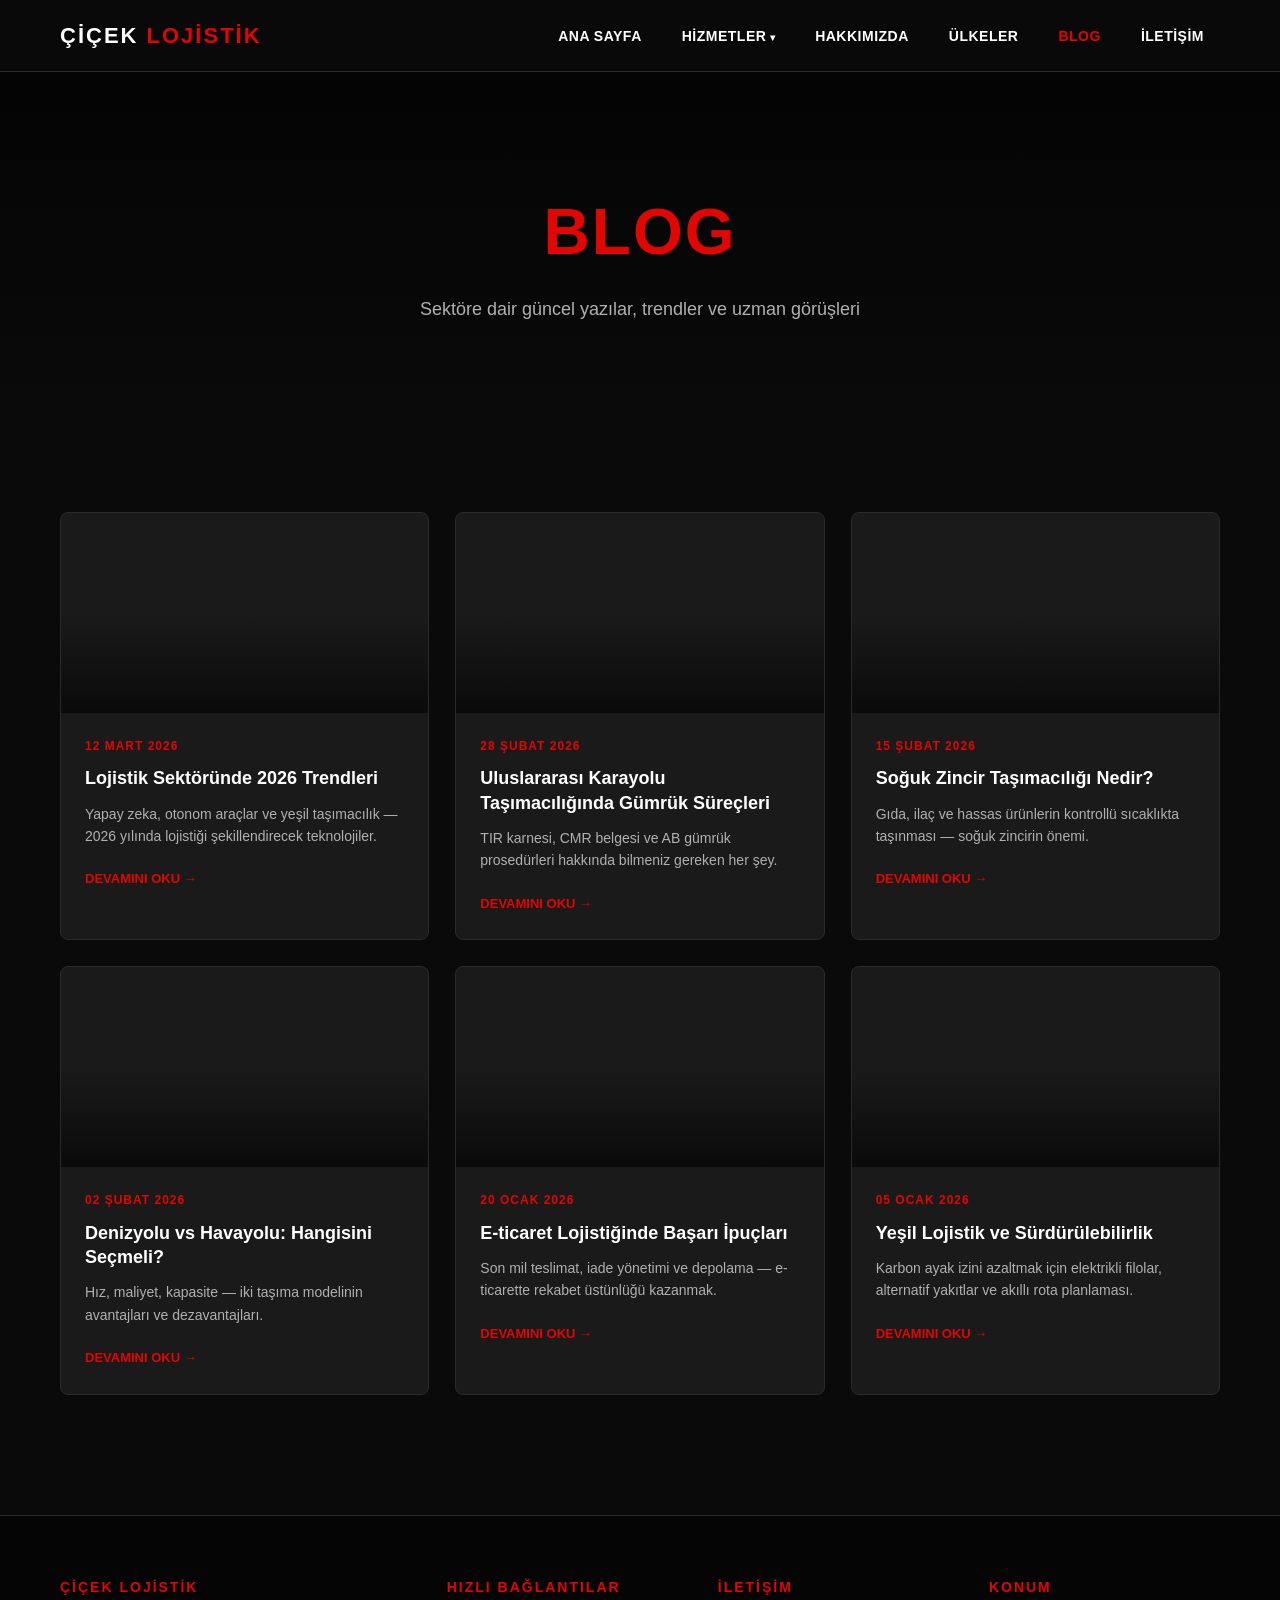
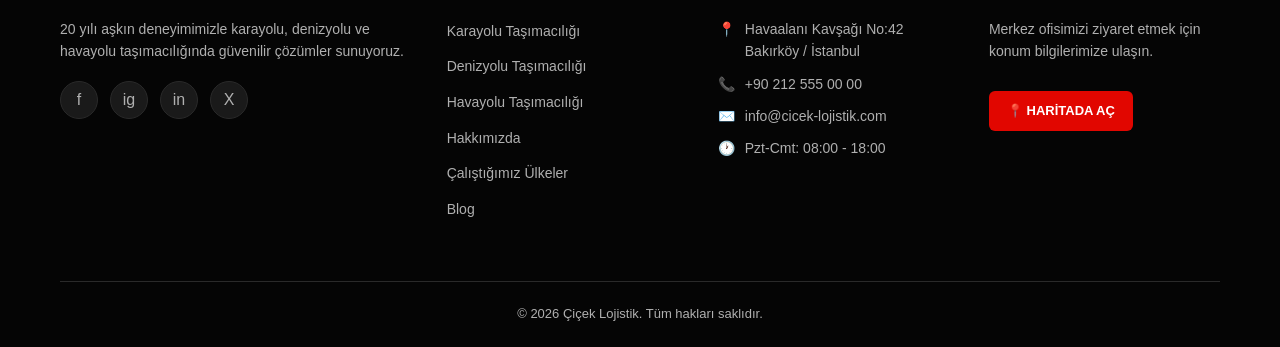
==== blog.html @ f99beaea "Initial commit: Cicek Lojistik tanitim sitesi" ====
<!DOCTYPE html>
<html lang="tr">
<head>
  <meta charset="UTF-8" />
  <meta name="viewport" content="width=device-width, initial-scale=1.0" />
  <title>Blog — Çiçek Lojistik</title>
  <meta name="description" content="Lojistik sektörüne dair güncel yazılar, trendler ve ipuçları." />
  <link rel="stylesheet" href="css/style.css" />
</head>
<body>

<header class="site-header">
  <div class="header-inner">
    <a href="index.html" class="logo">ÇİÇEK <span>LOJİSTİK</span></a>
    <nav class="main-nav" aria-label="Ana menü">
      <ul>
        <li><a href="index.html">Ana Sayfa</a></li>
        <li class="dropdown">
          <a href="#" class="dropdown-toggle">Hizmetler</a>
          <ul class="dropdown-menu">
            <li><a href="karayolu.html">🚛 Karayolu Taşımacılığı</a></li>
            <li><a href="denizyolu.html">🚢 Denizyolu Taşımacılığı</a></li>
            <li><a href="havayolu.html">✈️ Havayolu Taşımacılığı</a></li>
          </ul>
        </li>
        <li><a href="hakkimizda.html">Hakkımızda</a></li>
        <li><a href="ulkeler.html">Ülkeler</a></li>
        <li><a href="blog.html">Blog</a></li>
        <li><a href="iletisim.html">İletişim</a></li>
      </ul>
    </nav>
    <button class="hamburger" aria-label="Menüyü aç/kapa"><span></span><span></span><span></span></button>
  </div>
</header>
<nav class="mobile-menu" aria-label="Mobil menü">
  <ul>
    <li><a href="index.html">Ana Sayfa</a></li>
    <li><a href="karayolu.html">Hizmetler</a></li>
    <li class="sub"><a href="karayolu.html">— Karayolu</a></li>
    <li class="sub"><a href="denizyolu.html">— Denizyolu</a></li>
    <li class="sub"><a href="havayolu.html">— Havayolu</a></li>
    <li><a href="hakkimizda.html">Hakkımızda</a></li>
    <li><a href="ulkeler.html">Çalıştığımız Ülkeler</a></li>
    <li><a href="blog.html">Blog</a></li>
    <li><a href="iletisim.html">İletişim</a></li>
  </ul>
</nav>

<section class="page-hero" style="background-image:url('https://images.unsplash.com/photo-1586528116311-ad8dd3c8310d?auto=format&fit=crop&w=1920&q=80')">
  <div class="page-hero-content">
    <h1><span>Blog</span></h1>
    <p>Sektöre dair güncel yazılar, trendler ve uzman görüşleri</p>
  </div>
</section>

<section>
  <div class="container">
    <div class="blog-grid" id="blogGrid"></div>
  </div>
</section>

<!-- Modal -->
<div class="modal-backdrop" id="blogModal" aria-hidden="true">
  <article class="modal" role="dialog" aria-modal="true">
    <button class="close" aria-label="Kapat">×</button>
    <div class="hero-img"></div>
    <div class="body">
      <span class="date"></span>
      <h2></h2>
      <div class="content"></div>
    </div>
  </article>
</div>

<footer class="site-footer">
  <div class="container">
    <div class="footer-grid">
      <div class="footer-col">
        <h4>Çiçek Lojistik</h4>
        <p>20 yılı aşkın deneyimimizle karayolu, denizyolu ve havayolu taşımacılığında güvenilir çözümler sunuyoruz.</p>
        <div class="social"><a href="#">f</a><a href="#">ig</a><a href="#">in</a><a href="#">X</a></div>
      </div>
      <div class="footer-col">
        <h4>Hızlı Bağlantılar</h4>
        <ul>
          <li><a href="karayolu.html">Karayolu Taşımacılığı</a></li>
          <li><a href="denizyolu.html">Denizyolu Taşımacılığı</a></li>
          <li><a href="havayolu.html">Havayolu Taşımacılığı</a></li>
          <li><a href="hakkimizda.html">Hakkımızda</a></li>
          <li><a href="ulkeler.html">Çalıştığımız Ülkeler</a></li>
          <li><a href="blog.html">Blog</a></li>
        </ul>
      </div>
      <div class="footer-col">
        <h4>İletişim</h4>
        <div class="footer-contact-item"><span class="icon">📍</span><span>Havaalanı Kavşağı No:42<br>Bakırköy / İstanbul</span></div>
        <div class="footer-contact-item"><span class="icon">📞</span><span>+90 212 555 00 00</span></div>
        <div class="footer-contact-item"><span class="icon">✉️</span><span>info@cicek-lojistik.com</span></div>
        <div class="footer-contact-item"><span class="icon">🕐</span><span>Pzt-Cmt: 08:00 - 18:00</span></div>
      </div>
      <div class="footer-col">
        <h4>Konum</h4>
        <p>Merkez ofisimizi ziyaret etmek için konum bilgilerimize ulaşın.</p>
        <a href="https://maps.google.com" target="_blank" rel="noopener" class="map-btn">📍 Haritada Aç</a>
      </div>
    </div>
    <div class="footer-bottom">© 2026 Çiçek Lojistik. Tüm hakları saklıdır.</div>
  </div>
</footer>

<script src="js/main.js"></script>
<script src="js/blog.js"></script>
</body>
</html>
---- css/style.css ----
:root {
  --bg: #0a0a0a;
  --bg-2: #1a1a1a;
  --bg-3: #141414;
  --accent: #e10600;
  --accent-hover: #b80500;
  --text: #ffffff;
  --text-muted: #b0b0b0;
  --border: #2a2a2a;
  --success: #16a34a;
  --error: #ef4444;
  --radius: 8px;
  --maxw: 1200px;
  --shadow: 0 10px 30px rgba(0, 0, 0, 0.4);
}

* { box-sizing: border-box; margin: 0; padding: 0; }

html { scroll-behavior: smooth; }

body {
  font-family: 'Segoe UI', Tahoma, Geneva, Verdana, sans-serif;
  background: var(--bg);
  color: var(--text);
  line-height: 1.6;
  -webkit-font-smoothing: antialiased;
}

a { color: inherit; text-decoration: none; }
img { max-width: 100%; display: block; }
ul { list-style: none; }

.container {
  width: 100%;
  max-width: var(--maxw);
  margin: 0 auto;
  padding: 0 20px;
}

.btn {
  display: inline-block;
  padding: 14px 32px;
  background: var(--accent);
  color: #fff;
  border: 2px solid var(--accent);
  border-radius: var(--radius);
  font-weight: 700;
  text-transform: uppercase;
  letter-spacing: 1px;
  cursor: pointer;
  transition: all 0.3s ease;
  font-size: 14px;
}
.btn:hover { background: var(--accent-hover); border-color: var(--accent-hover); transform: translateY(-2px); }
.btn-outline { background: transparent; color: var(--text); }
.btn-outline:hover { background: var(--accent); border-color: var(--accent); }

/* ============ HEADER ============ */
.site-header {
  position: sticky;
  top: 0;
  background: rgba(10, 10, 10, 0.95);
  backdrop-filter: blur(10px);
  border-bottom: 1px solid var(--border);
  z-index: 100;
}
.header-inner {
  display: flex;
  justify-content: space-between;
  align-items: center;
  padding: 18px 20px;
  max-width: var(--maxw);
  margin: 0 auto;
}
.logo {
  font-size: 22px;
  font-weight: 900;
  letter-spacing: 2px;
  text-transform: uppercase;
}
.logo span { color: var(--accent); }

.main-nav { display: none; }
.main-nav ul { display: flex; gap: 8px; align-items: center; }
.main-nav a {
  padding: 10px 16px;
  font-weight: 600;
  font-size: 14px;
  text-transform: uppercase;
  letter-spacing: 0.5px;
  transition: color 0.2s;
  position: relative;
}
.main-nav a:hover, .main-nav a.active { color: var(--accent); }

.dropdown { position: relative; }
.dropdown-toggle::after { content: ' ▾'; font-size: 10px; }
.dropdown-menu {
  position: absolute;
  top: 100%;
  left: 0;
  min-width: 220px;
  background: var(--bg-2);
  border: 1px solid var(--border);
  border-radius: var(--radius);
  padding: 8px 0;
  opacity: 0;
  visibility: hidden;
  transform: translateY(10px);
  transition: all 0.25s ease;
  box-shadow: var(--shadow);
}
.dropdown:hover .dropdown-menu,
.dropdown.open .dropdown-menu {
  opacity: 1;
  visibility: visible;
  transform: translateY(0);
}
.dropdown-menu li { display: block; }
.dropdown-menu a {
  display: block;
  padding: 12px 20px;
  text-transform: none;
  letter-spacing: 0;
  font-size: 14px;
}
.dropdown-menu a:hover { background: var(--bg-3); }

.hamburger {
  display: flex;
  flex-direction: column;
  gap: 5px;
  background: none;
  border: none;
  cursor: pointer;
  padding: 8px;
}
.hamburger span {
  width: 28px;
  height: 3px;
  background: var(--text);
  border-radius: 2px;
  transition: all 0.3s;
}
.hamburger.open span:nth-child(1) { transform: translateY(8px) rotate(45deg); }
.hamburger.open span:nth-child(2) { opacity: 0; }
.hamburger.open span:nth-child(3) { transform: translateY(-8px) rotate(-45deg); }

@media (min-width: 1024px) {
  .main-nav { display: block; }
  .hamburger { display: none; }
}

/* Mobile menu */
.mobile-menu {
  position: fixed;
  top: 70px;
  left: 0;
  right: 0;
  bottom: 0;
  background: var(--bg);
  transform: translateX(100%);
  transition: transform 0.35s ease;
  overflow-y: auto;
  z-index: 99;
}
.mobile-menu.open { transform: translateX(0); }
.mobile-menu ul { padding: 20px; }
.mobile-menu li { border-bottom: 1px solid var(--border); }
.mobile-menu a {
  display: block;
  padding: 18px 10px;
  font-size: 16px;
  font-weight: 600;
  text-transform: uppercase;
}
.mobile-menu .sub a { padding-left: 30px; font-size: 14px; color: var(--text-muted); text-transform: none; }

/* ============ HERO SLIDER ============ */
.hero-slider {
  position: relative;
  height: 85vh;
  min-height: 500px;
  overflow: hidden;
}
.slide {
  position: absolute;
  inset: 0;
  background-size: cover;
  background-position: center;
  opacity: 0;
  transition: opacity 1s ease;
  display: flex;
  align-items: center;
  justify-content: center;
}
.slide::before {
  content: '';
  position: absolute;
  inset: 0;
  background: linear-gradient(90deg, rgba(0,0,0,0.85) 0%, rgba(0,0,0,0.4) 100%);
}
.slide.active { opacity: 1; }
.slide-content {
  position: relative;
  max-width: 700px;
  padding: 0 20px;
  text-align: left;
  z-index: 2;
  transform: translateY(20px);
  opacity: 0;
  transition: all 1s ease 0.3s;
}
.slide.active .slide-content { transform: translateY(0); opacity: 1; }
.slide-content h1 {
  font-size: clamp(32px, 5vw, 60px);
  font-weight: 900;
  margin-bottom: 16px;
  line-height: 1.1;
  text-transform: uppercase;
}
.slide-content h1 span { color: var(--accent); }
.slide-content p {
  font-size: 18px;
  color: var(--text-muted);
  margin-bottom: 30px;
  max-width: 550px;
}

.slider-arrow {
  position: absolute;
  top: 50%;
  transform: translateY(-50%);
  background: rgba(0,0,0,0.5);
  border: 2px solid rgba(255,255,255,0.3);
  color: #fff;
  width: 50px;
  height: 50px;
  border-radius: 50%;
  font-size: 24px;
  cursor: pointer;
  z-index: 3;
  transition: all 0.3s;
}
.slider-arrow:hover { background: var(--accent); border-color: var(--accent); }
.slider-arrow.prev { left: 20px; }
.slider-arrow.next { right: 20px; }

.slider-dots {
  position: absolute;
  bottom: 30px;
  left: 50%;
  transform: translateX(-50%);
  display: flex;
  gap: 10px;
  z-index: 3;
}
.slider-dots button {
  width: 12px;
  height: 12px;
  border-radius: 50%;
  border: 2px solid #fff;
  background: transparent;
  cursor: pointer;
  transition: all 0.3s;
}
.slider-dots button.active { background: var(--accent); border-color: var(--accent); width: 32px; border-radius: 6px; }

/* ============ PAGE HERO (other pages) ============ */
.page-hero {
  height: 360px;
  background-size: cover;
  background-position: center;
  position: relative;
  display: flex;
  align-items: center;
  justify-content: center;
  text-align: center;
}
.page-hero::before {
  content: '';
  position: absolute;
  inset: 0;
  background: linear-gradient(180deg, rgba(0,0,0,0.6) 0%, rgba(10,10,10,0.95) 100%);
}
.page-hero-content { position: relative; z-index: 2; padding: 0 20px; }
.page-hero h1 {
  font-size: clamp(36px, 6vw, 64px);
  font-weight: 900;
  text-transform: uppercase;
  letter-spacing: 2px;
}
.page-hero h1 span { color: var(--accent); }
.page-hero p { color: var(--text-muted); margin-top: 12px; font-size: 18px; }

/* ============ SECTIONS ============ */
section { padding: 80px 0; }
.section-head { text-align: center; margin-bottom: 60px; }
.section-head .eyebrow {
  display: inline-block;
  color: var(--accent);
  font-weight: 700;
  letter-spacing: 3px;
  text-transform: uppercase;
  font-size: 13px;
  margin-bottom: 12px;
}
.section-head h2 {
  font-size: clamp(28px, 4vw, 44px);
  font-weight: 900;
  text-transform: uppercase;
}
.section-head h2 span { color: var(--accent); }
.section-head p { color: var(--text-muted); margin-top: 14px; max-width: 600px; margin-left: auto; margin-right: auto; }

.alt-bg { background: var(--bg-2); }

/* ============ CARDS GRID ============ */
.grid {
  display: grid;
  gap: 24px;
  grid-template-columns: repeat(auto-fit, minmax(280px, 1fr));
}

.service-card {
  background: var(--bg-2);
  border: 1px solid var(--border);
  border-radius: var(--radius);
  padding: 40px 30px;
  transition: all 0.3s;
  position: relative;
  overflow: hidden;
}
.service-card::before {
  content: '';
  position: absolute;
  top: 0; left: 0;
  width: 0;
  height: 4px;
  background: var(--accent);
  transition: width 0.4s;
}
.service-card:hover { transform: translateY(-6px); border-color: var(--accent); }
.service-card:hover::before { width: 100%; }
.service-card .icon {
  width: 70px;
  height: 70px;
  background: rgba(225, 6, 0, 0.1);
  border: 2px solid var(--accent);
  border-radius: 50%;
  display: flex;
  align-items: center;
  justify-content: center;
  font-size: 32px;
  margin-bottom: 24px;
}
.service-card h3 {
  font-size: 22px;
  text-transform: uppercase;
  margin-bottom: 14px;
}
.service-card p { color: var(--text-muted); margin-bottom: 20px; }
.service-card .read-more {
  color: var(--accent);
  font-weight: 700;
  text-transform: uppercase;
  font-size: 13px;
  letter-spacing: 1px;
}
.service-card .read-more:hover { letter-spacing: 2px; }

.feature-card {
  text-align: center;
  padding: 30px 20px;
}
.feature-card .icon {
  font-size: 42px;
  color: var(--accent);
  margin-bottom: 16px;
}
.feature-card h4 {
  font-size: 18px;
  text-transform: uppercase;
  margin-bottom: 10px;
}
.feature-card p { color: var(--text-muted); font-size: 14px; }

/* ============ CTA BANNER ============ */
.cta-banner {
  background: linear-gradient(135deg, var(--accent) 0%, #7a0300 100%);
  padding: 60px 20px;
  text-align: center;
  border-radius: var(--radius);
  margin: 40px auto;
  max-width: var(--maxw);
}
.cta-banner h2 {
  font-size: clamp(26px, 4vw, 38px);
  text-transform: uppercase;
  margin-bottom: 16px;
  font-weight: 900;
}
.cta-banner p { margin-bottom: 26px; font-size: 17px; }
.cta-banner .btn {
  background: #fff;
  color: var(--accent);
  border-color: #fff;
}
.cta-banner .btn:hover { background: #0a0a0a; color: #fff; border-color: #0a0a0a; }

/* ============ SERVICE DETAIL PAGE ============ */
.intro-text { max-width: 800px; margin: 0 auto 40px; }
.intro-text p { color: var(--text-muted); margin-bottom: 16px; font-size: 16px; }

.service-list {
  display: grid;
  gap: 16px;
  grid-template-columns: repeat(auto-fit, minmax(280px, 1fr));
  max-width: 900px;
  margin: 0 auto;
}
.service-list li {
  background: var(--bg-2);
  padding: 20px;
  border-left: 4px solid var(--accent);
  border-radius: 4px;
  display: flex;
  gap: 14px;
  align-items: flex-start;
}
.service-list .check { color: var(--accent); font-size: 22px; flex-shrink: 0; }
.service-list strong { display: block; margin-bottom: 4px; }
.service-list span { color: var(--text-muted); font-size: 14px; }

.category-grid {
  display: grid;
  gap: 20px;
  grid-template-columns: repeat(auto-fit, minmax(200px, 1fr));
}
.category-card {
  background: var(--bg-2);
  border: 1px solid var(--border);
  padding: 28px 20px;
  border-radius: var(--radius);
  text-align: center;
  transition: all 0.3s;
}
.category-card:hover { border-color: var(--accent); transform: translateY(-4px); }
.category-card .icon { font-size: 36px; margin-bottom: 12px; color: var(--accent); }
.category-card h4 { font-size: 16px; text-transform: uppercase; }

/* ============ ABOUT PAGE ============ */
.about-story { max-width: 850px; margin: 0 auto; }
.about-story p { color: var(--text-muted); margin-bottom: 18px; font-size: 16px; }
.mv-grid {
  display: grid;
  gap: 24px;
  grid-template-columns: repeat(auto-fit, minmax(280px, 1fr));
  margin-top: 60px;
}
.mv-card {
  background: var(--bg-2);
  border: 1px solid var(--border);
  border-radius: var(--radius);
  padding: 40px 30px;
}
.mv-card .icon { font-size: 40px; color: var(--accent); margin-bottom: 16px; }
.mv-card h3 { font-size: 22px; text-transform: uppercase; margin-bottom: 14px; }
.mv-card p { color: var(--text-muted); }

/* ============ COUNTRIES GRID ============ */
.countries-grid {
  display: grid;
  grid-template-columns: repeat(auto-fill, minmax(180px, 1fr));
  gap: 16px;
}
.country-card {
  background: var(--bg-2);
  border: 1px solid var(--border);
  border-radius: var(--radius);
  padding: 22px 16px;
  text-align: center;
  transition: all 0.3s;
}
.country-card:hover {
  border-color: var(--accent);
  transform: translateY(-4px);
  box-shadow: var(--shadow);
}
.country-card .flag { font-size: 44px; margin-bottom: 10px; }
.country-card h4 { font-size: 15px; text-transform: uppercase; margin-bottom: 4px; }
.country-card span { color: var(--text-muted); font-size: 12px; }

.continent-title {
  margin-top: 40px;
  margin-bottom: 20px;
  color: var(--accent);
  text-transform: uppercase;
  letter-spacing: 2px;
  font-size: 15px;
  border-bottom: 2px solid var(--border);
  padding-bottom: 10px;
}
.continent-title:first-child { margin-top: 0; }

/* ============ BLOG ============ */
.blog-grid {
  display: grid;
  gap: 26px;
  grid-template-columns: repeat(auto-fill, minmax(300px, 1fr));
}
.blog-card {
  background: var(--bg-2);
  border: 1px solid var(--border);
  border-radius: var(--radius);
  overflow: hidden;
  cursor: pointer;
  transition: all 0.3s;
}
.blog-card:hover { transform: translateY(-6px); border-color: var(--accent); }
.blog-card .thumb {
  height: 200px;
  background-size: cover;
  background-position: center;
  position: relative;
}
.blog-card .thumb::after {
  content: '';
  position: absolute;
  inset: 0;
  background: linear-gradient(180deg, transparent 50%, rgba(0,0,0,0.6) 100%);
}
.blog-card .body { padding: 24px; }
.blog-card .date {
  color: var(--accent);
  font-size: 12px;
  text-transform: uppercase;
  letter-spacing: 1px;
  font-weight: 700;
  margin-bottom: 10px;
  display: block;
}
.blog-card h3 { font-size: 18px; margin-bottom: 12px; line-height: 1.35; }
.blog-card .excerpt { color: var(--text-muted); font-size: 14px; margin-bottom: 18px; }
.blog-card .more { color: var(--accent); font-weight: 700; font-size: 13px; text-transform: uppercase; }

/* Modal */
.modal-backdrop {
  position: fixed;
  inset: 0;
  background: rgba(0,0,0,0.85);
  backdrop-filter: blur(4px);
  display: none;
  align-items: center;
  justify-content: center;
  z-index: 1000;
  padding: 20px;
}
.modal-backdrop.open { display: flex; }
.modal {
  background: var(--bg-2);
  border: 1px solid var(--border);
  border-radius: var(--radius);
  max-width: 800px;
  width: 100%;
  max-height: 90vh;
  overflow-y: auto;
  position: relative;
  animation: modalIn 0.3s ease;
}
@keyframes modalIn {
  from { transform: translateY(30px); opacity: 0; }
  to { transform: translateY(0); opacity: 1; }
}
.modal .close {
  position: absolute;
  top: 14px;
  right: 14px;
  background: rgba(0,0,0,0.6);
  border: none;
  color: #fff;
  width: 40px;
  height: 40px;
  border-radius: 50%;
  font-size: 22px;
  cursor: pointer;
  z-index: 2;
}
.modal .close:hover { background: var(--accent); }
.modal .hero-img {
  height: 260px;
  background-size: cover;
  background-position: center;
}
.modal .body { padding: 32px; }
.modal .date { color: var(--accent); font-size: 13px; text-transform: uppercase; letter-spacing: 1px; }
.modal h2 { font-size: 28px; margin: 10px 0 20px; }
.modal p { color: var(--text-muted); margin-bottom: 16px; line-height: 1.8; }

/* ============ CONTACT ============ */
.contact-grid {
  display: grid;
  gap: 40px;
  grid-template-columns: 1fr;
}
@media (min-width: 900px) {
  .contact-grid { grid-template-columns: 1fr 1.3fr; }
}
.contact-info h3 {
  font-size: 24px;
  text-transform: uppercase;
  margin-bottom: 24px;
}
.info-item {
  display: flex;
  gap: 16px;
  margin-bottom: 24px;
  align-items: flex-start;
}
.info-item .icon {
  width: 48px;
  height: 48px;
  background: rgba(225,6,0,0.1);
  border: 1px solid var(--accent);
  border-radius: 50%;
  display: flex;
  align-items: center;
  justify-content: center;
  font-size: 20px;
  color: var(--accent);
  flex-shrink: 0;
}
.info-item strong { display: block; margin-bottom: 4px; text-transform: uppercase; font-size: 14px; }
.info-item span { color: var(--text-muted); font-size: 14px; }

form.contact-form {
  background: var(--bg-2);
  border: 1px solid var(--border);
  border-radius: var(--radius);
  padding: 36px;
}
.form-row { display: grid; gap: 16px; grid-template-columns: 1fr; margin-bottom: 16px; }
@media (min-width: 600px) {
  .form-row.two { grid-template-columns: 1fr 1fr; }
}
.form-field label {
  display: block;
  font-size: 13px;
  text-transform: uppercase;
  letter-spacing: 1px;
  font-weight: 700;
  margin-bottom: 8px;
}
.form-field input,
.form-field select,
.form-field textarea {
  width: 100%;
  padding: 14px 16px;
  background: var(--bg-3);
  border: 1px solid var(--border);
  border-radius: 6px;
  color: var(--text);
  font-size: 15px;
  font-family: inherit;
  transition: all 0.2s;
}
.form-field input:focus,
.form-field select:focus,
.form-field textarea:focus {
  outline: none;
  border-color: var(--accent);
  background: var(--bg);
}
.form-field textarea { resize: vertical; min-height: 140px; }
.form-field.error input,
.form-field.error select,
.form-field.error textarea {
  border-color: var(--error);
}
.error-msg {
  color: var(--error);
  font-size: 12px;
  margin-top: 6px;
  display: none;
}
.form-field.error .error-msg { display: block; }
.form-success {
  background: rgba(22, 163, 74, 0.12);
  border: 1px solid var(--success);
  color: #86efac;
  padding: 20px;
  border-radius: var(--radius);
  text-align: center;
  display: none;
}
.form-success.show { display: block; }

.map-placeholder {
  margin-top: 40px;
  height: 300px;
  background: var(--bg-2);
  border: 1px solid var(--border);
  border-radius: var(--radius);
  display: flex;
  flex-direction: column;
  align-items: center;
  justify-content: center;
  text-align: center;
  padding: 20px;
  background-image:
    linear-gradient(rgba(225,6,0,0.05) 1px, transparent 1px),
    linear-gradient(90deg, rgba(225,6,0,0.05) 1px, transparent 1px);
  background-size: 40px 40px;
}
.map-placeholder .pin {
  font-size: 54px;
  color: var(--accent);
  margin-bottom: 12px;
  animation: bounce 2s infinite;
}
@keyframes bounce {
  0%, 100% { transform: translateY(0); }
  50% { transform: translateY(-10px); }
}
.map-placeholder strong { font-size: 18px; text-transform: uppercase; margin-bottom: 6px; }
.map-placeholder span { color: var(--text-muted); font-size: 14px; margin-bottom: 14px; }

/* ============ FOOTER ============ */
.site-footer {
  background: #050505;
  border-top: 1px solid var(--border);
  padding: 60px 0 0;
  margin-top: 40px;
}
.footer-grid {
  display: grid;
  gap: 40px;
  grid-template-columns: 1fr;
}
@media (min-width: 640px) { .footer-grid { grid-template-columns: 1fr 1fr; } }
@media (min-width: 1024px) { .footer-grid { grid-template-columns: 1.5fr 1fr 1fr 1fr; } }

.footer-col h4 {
  font-size: 14px;
  text-transform: uppercase;
  letter-spacing: 2px;
  margin-bottom: 20px;
  color: var(--accent);
}
.footer-col p { color: var(--text-muted); font-size: 14px; margin-bottom: 18px; }
.footer-col ul li { margin-bottom: 10px; }
.footer-col ul a { color: var(--text-muted); font-size: 14px; transition: color 0.2s; }
.footer-col ul a:hover { color: var(--accent); }
.social { display: flex; gap: 12px; }
.social a {
  width: 38px;
  height: 38px;
  background: var(--bg-2);
  border: 1px solid var(--border);
  border-radius: 50%;
  display: flex;
  align-items: center;
  justify-content: center;
  color: var(--text-muted);
  transition: all 0.3s;
  font-size: 16px;
}
.social a:hover { background: var(--accent); color: #fff; border-color: var(--accent); transform: translateY(-3px); }
.footer-contact-item {
  display: flex;
  gap: 10px;
  align-items: flex-start;
  color: var(--text-muted);
  font-size: 14px;
  margin-bottom: 10px;
}
.footer-contact-item .icon { color: var(--accent); flex-shrink: 0; }
.map-btn {
  display: inline-block;
  margin-top: 10px;
  padding: 10px 18px;
  background: var(--accent);
  color: #fff;
  border-radius: 6px;
  font-size: 13px;
  font-weight: 700;
  text-transform: uppercase;
}
.map-btn:hover { background: var(--accent-hover); }

.footer-bottom {
  margin-top: 50px;
  padding: 22px 0;
  border-top: 1px solid var(--border);
  text-align: center;
  color: var(--text-muted);
  font-size: 13px;
}

/* ============ REVEAL ANIMATION ============ */
.reveal {
  opacity: 0;
  transform: translateY(40px);
  transition: opacity 0.8s ease, transform 0.8s ease;
}
.reveal.visible {
  opacity: 1;
  transform: translateY(0);
}

/* ============ RESPONSIVE TWEAKS ============ */
@media (max-width: 640px) {
  section { padding: 60px 0; }
  .hero-slider { height: 75vh; }
  .slide-content h1 { font-size: 32px; }
  .slider-arrow { width: 40px; height: 40px; font-size: 18px; }
  .slider-arrow.prev { left: 10px; }
  .slider-arrow.next { right: 10px; }
  form.contact-form { padding: 24px; }
  .modal .body { padding: 24px; }
}
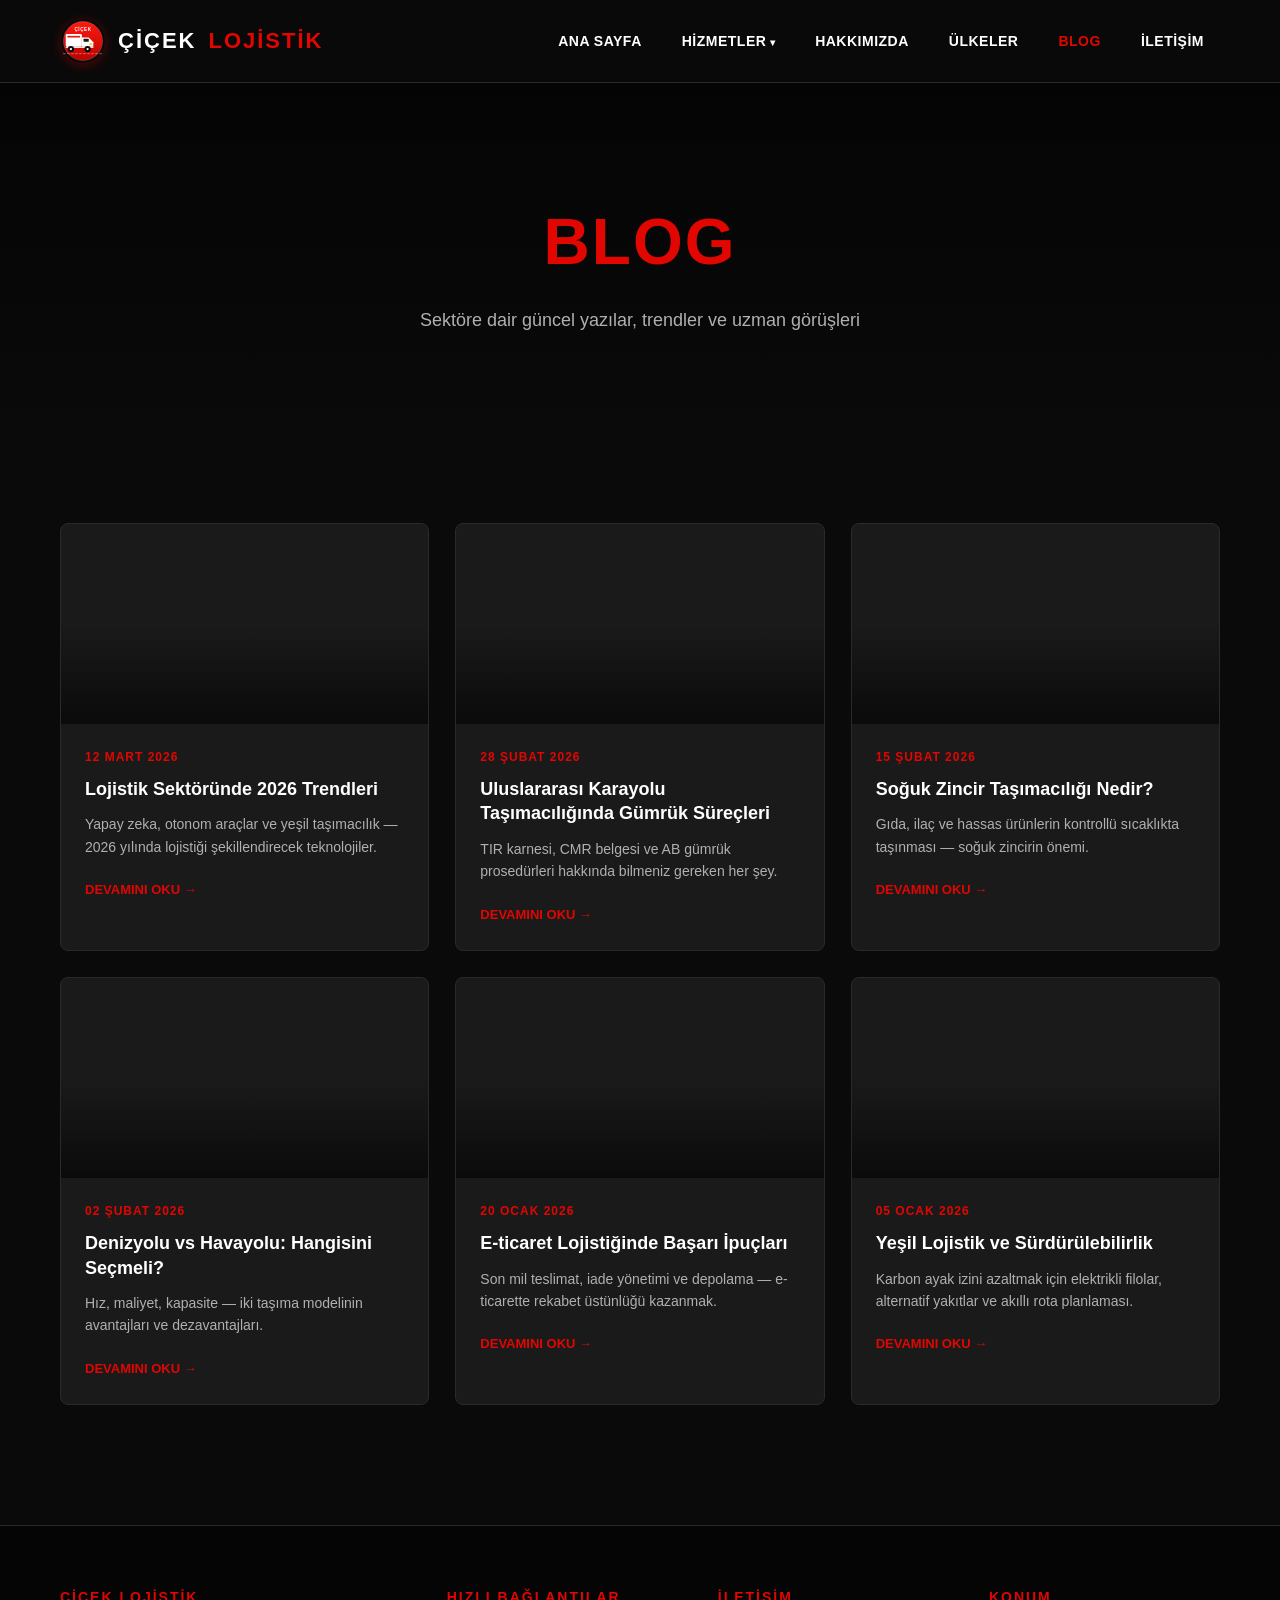
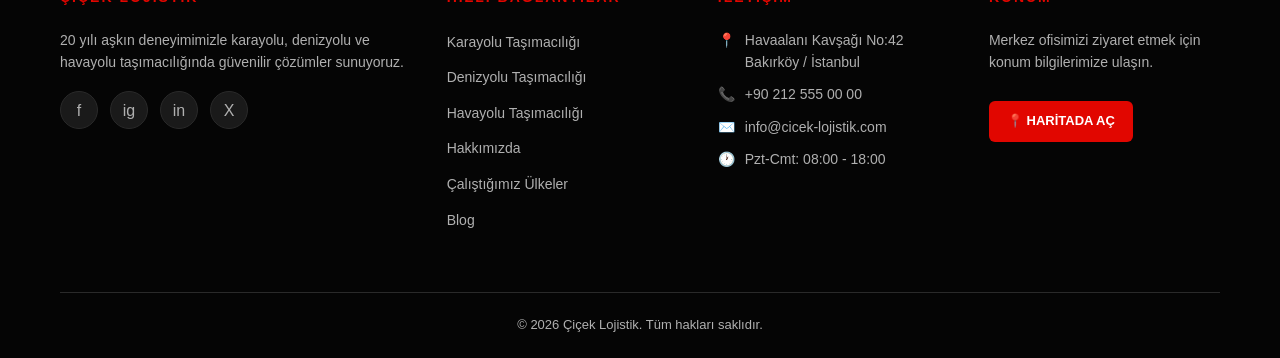
==== commit 6cc2c21e: "Add brand logo to header across all pages" ====
--- a/blog.html
+++ b/blog.html
@@ -11,7 +11,7 @@
 
 <header class="site-header">
   <div class="header-inner">
-    <a href="index.html" class="logo">ÇİÇEK <span>LOJİSTİK</span></a>
+    <a href="index.html" class="logo"><img src="assets/logo.svg" alt="Çiçek Lojistik" class="logo-img" />ÇİÇEK <span>LOJİSTİK</span></a>
     <nav class="main-nav" aria-label="Ana menü">
       <ul>
         <li><a href="index.html">Ana Sayfa</a></li>
--- a/css/style.css
+++ b/css/style.css
@@ -73,12 +73,28 @@
   margin: 0 auto;
 }
 .logo {
+  display: inline-flex;
+  align-items: center;
+  gap: 12px;
   font-size: 22px;
   font-weight: 900;
   letter-spacing: 2px;
   text-transform: uppercase;
-}
+  line-height: 1;
+}
+.logo-img {
+  width: 46px;
+  height: 46px;
+  flex-shrink: 0;
+  filter: drop-shadow(0 2px 6px rgba(225, 6, 0, 0.35));
+  transition: transform 0.4s ease;
+}
+.logo:hover .logo-img { transform: rotate(-8deg) scale(1.05); }
 .logo span { color: var(--accent); }
+@media (max-width: 420px) {
+  .logo { font-size: 18px; gap: 8px; }
+  .logo-img { width: 38px; height: 38px; }
+}
 
 .main-nav { display: none; }
 .main-nav ul { display: flex; gap: 8px; align-items: center; }
